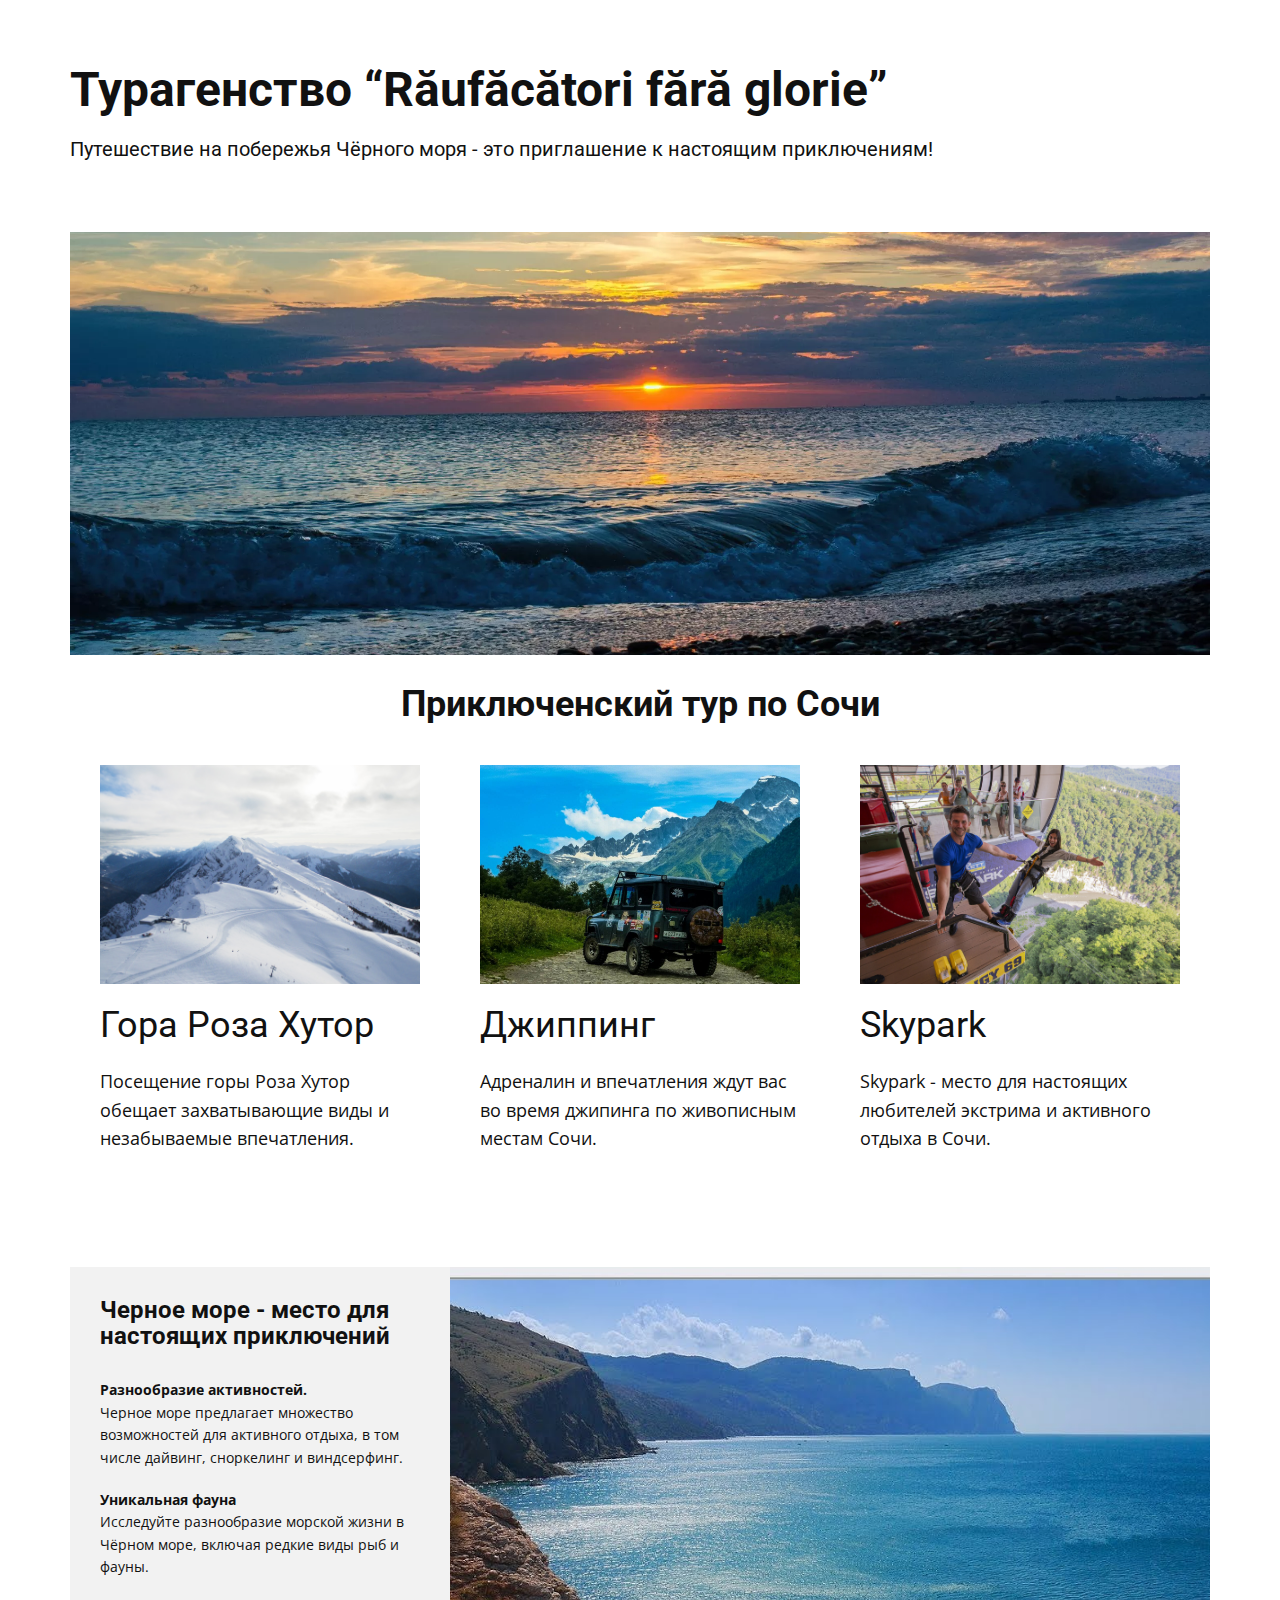
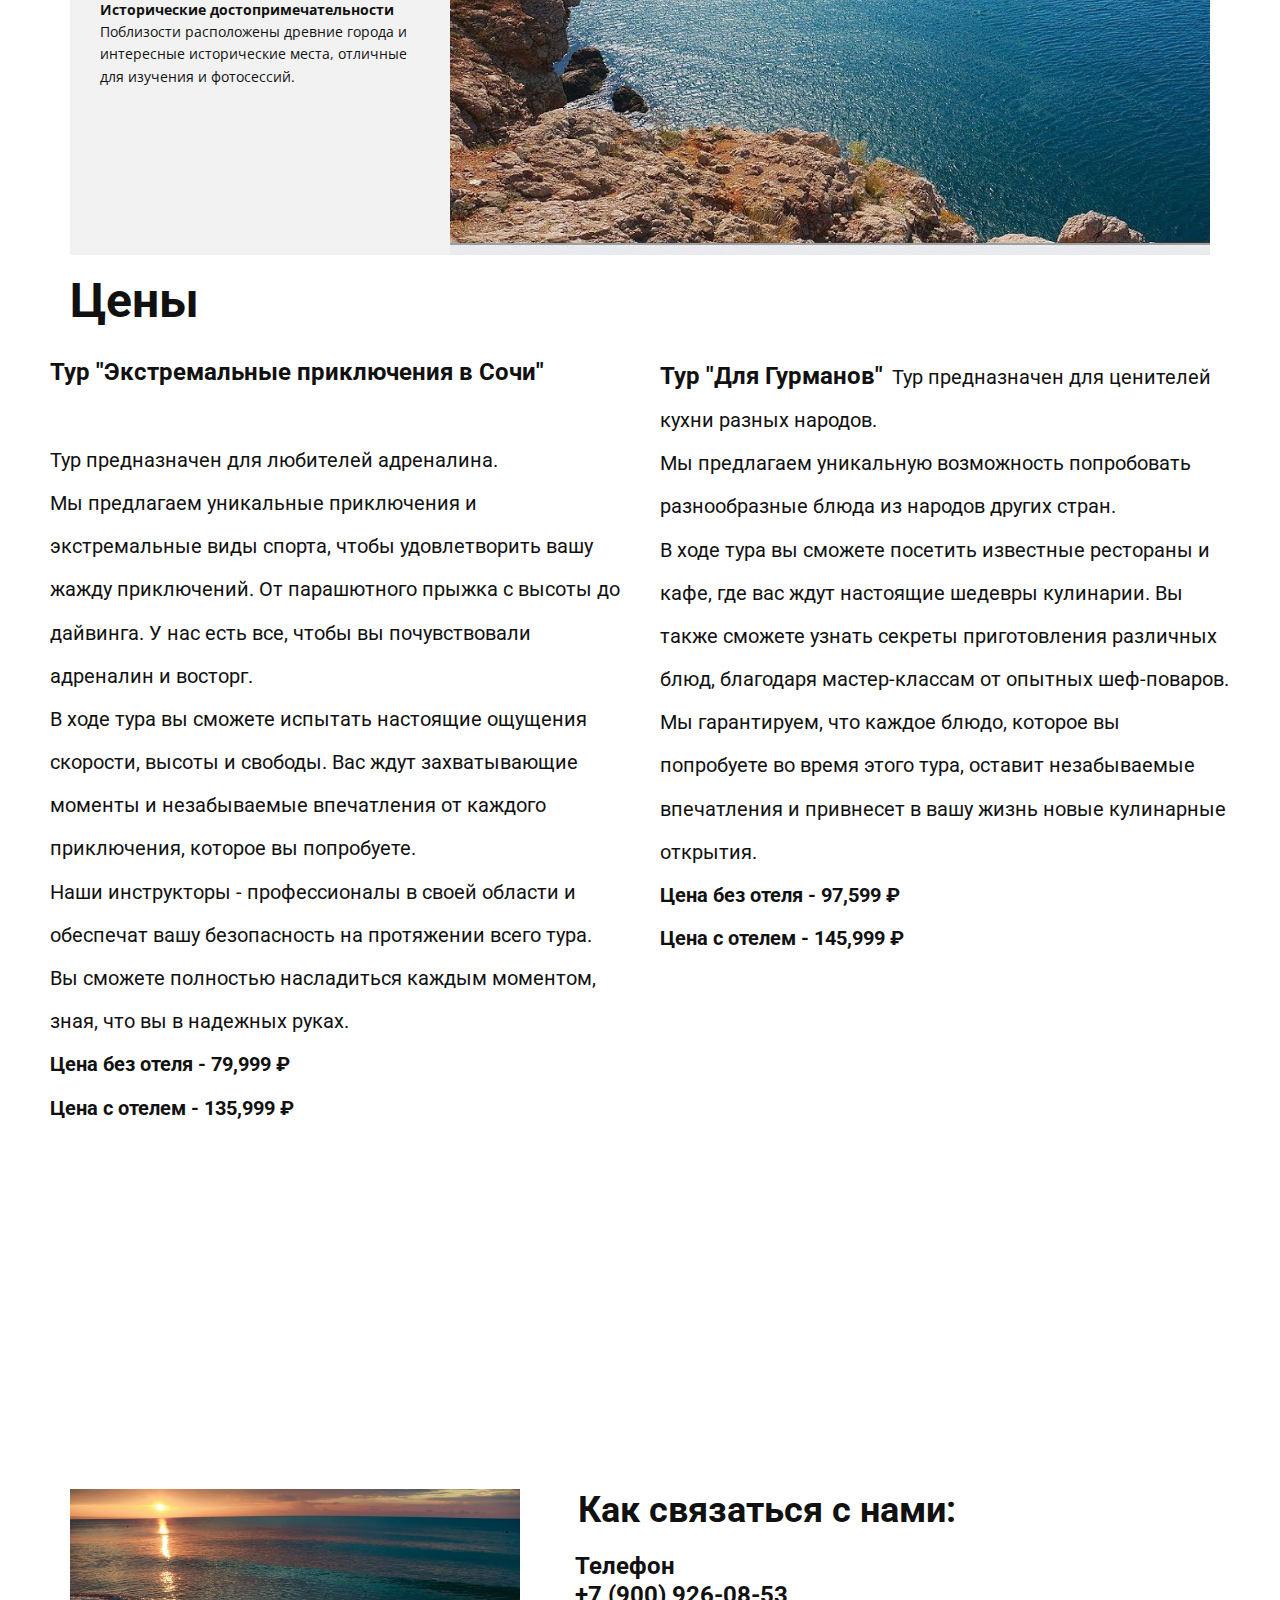
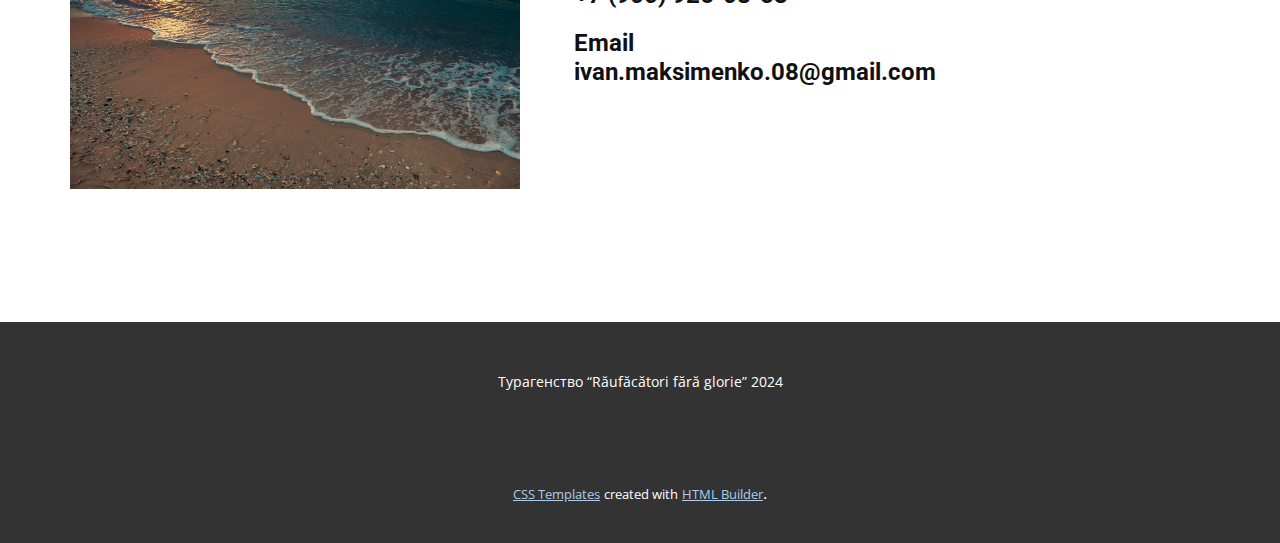
==== Главная.html @ ec6ed379 "index.html" ====
<!DOCTYPE html>
<html style="font-size: 16px;" lang="ru"><head>
    <meta name="viewport" content="width=device-width, initial-scale=1.0">
    <meta charset="utf-8">
    <meta name="keywords" content="​Турагенство “Răufăcători fără glorie”, ​Приключенский тур по Сочи, ​Черное море - место для настоящих приключений, Цены​">
    <meta name="description" content="">
    <title>Главная</title>
    <link rel="stylesheet" href="nicepage.css" media="screen">
<link rel="stylesheet" href="Главная.css" media="screen">
    <script class="u-script" type="text/javascript" src="jquery.js" defer=""></script>
    <script class="u-script" type="text/javascript" src="nicepage.js" defer=""></script>
    <meta name="generator" content="Nicepage 6.2.1, nicepage.com">
    <link id="u-theme-google-font" rel="stylesheet" href="https://fonts.googleapis.com/css?family=Roboto:100,100i,300,300i,400,400i,500,500i,700,700i,900,900i|Open+Sans:300,300i,400,400i,500,500i,600,600i,700,700i,800,800i">
    
    
    
    
    
    
    
    <script type="application/ld+json">{
		"@context": "http://schema.org",
		"@type": "Organization",
		"name": ""
}</script>
    <meta name="theme-color" content="#478ac9">
    <meta property="og:title" content="Главная">
    <meta property="og:type" content="website">
  <meta data-intl-tel-input-cdn-path="intlTelInput/"></head>
  <body data-path-to-root="./" data-include-products="false" class="u-body u-xl-mode" data-lang="ru"><header class="u-clearfix u-header u-header" id="sec-c490"><div class="u-clearfix u-sheet u-sheet-1">
        <nav class="u-menu u-menu-dropdown u-offcanvas u-menu-1">
          <div class="menu-collapse" style="font-size: 1rem; letter-spacing: 0px;">
            <a class="u-button-style u-custom-left-right-menu-spacing u-custom-padding-bottom u-custom-top-bottom-menu-spacing u-nav-link u-text-active-palette-1-base u-text-hover-palette-2-base" href="#">
              <svg class="u-svg-link" viewBox="0 0 24 24"><use xmlns:xlink="http://www.w3.org/1999/xlink" xlink:href="#menu-hamburger"></use></svg>
              <svg class="u-svg-content" version="1.1" id="menu-hamburger" viewBox="0 0 16 16" x="0px" y="0px" xmlns:xlink="http://www.w3.org/1999/xlink" xmlns="http://www.w3.org/2000/svg"><g><rect y="1" width="16" height="2"></rect><rect y="7" width="16" height="2"></rect><rect y="13" width="16" height="2"></rect>
</g></svg>
            </a>
          </div>
          <div class="u-nav-container"></div>
          <div class="u-nav-container-collapse">
            <div class="u-black u-container-style u-inner-container-layout u-opacity u-opacity-95 u-sidenav">
              <div class="u-inner-container-layout u-sidenav-overflow">
                <div class="u-menu-close"></div>
                <ul class="u-align-center u-nav u-popupmenu-items u-unstyled u-nav-1"><li class="u-nav-item"><a class="u-button-style u-nav-link" href="Главная.html">Главная</a>
</li><li class="u-nav-item"><a class="u-button-style u-nav-link" href="О-нас.html">О нас</a>
</li><li class="u-nav-item"><a class="u-button-style u-nav-link" href="Контакты.html">Контакты</a>
</li></ul>
              </div>
            </div>
            <div class="u-black u-menu-overlay u-opacity u-opacity-70"></div>
          </div>
        </nav>
        <h2 class="u-text u-text-default u-text-1"> Турагенство “Răufăcători fără glorie”</h2>
        <h5 class="u-text u-text-default u-text-2"> Путешествие на побережья Чёрного моря - это приглашение к настоящим приключениям!</h5>
      </div></header>
    <section class="u-clearfix u-section-1" id="sec-ceff">
      <div class="u-clearfix u-image u-sheet u-image-1" data-image-width="1920" data-image-height="1280"></div>
    </section>
    <section class="u-clearfix u-container-align-center u-section-2" id="sec-d5df">
      <div class="u-clearfix u-sheet u-sheet-1">
        <h2 class="u-text u-text-default u-text-1"> Приключенский тур по Сочи</h2>
        <div class="u-expanded-width u-list u-list-1">
          <div class="u-repeater u-repeater-1">
            <div class="u-container-style u-list-item u-repeater-item">
              <div class="u-container-layout u-similar-container u-container-layout-1">
                <img alt="" class="u-expanded-width u-image u-image-default u-image-1" data-image-width="1600" data-image-height="900" src="images/1483707765131296747.jpg">
                <h3 class="u-text u-text-default u-text-2"> Гора Роза Хутор</h3>
                <p class="u-text u-text-3"> Посещение горы Роза Хутор обещает захватывающие виды и незабываемые впечатления.</p>
              </div>
            </div>
            <div class="u-container-style u-list-item u-repeater-item">
              <div class="u-container-layout u-similar-container u-container-layout-2">
                <img alt="" class="u-expanded-width u-image u-image-default u-image-2" data-image-width="1280" data-image-height="960" src="images/Abhaziya.jpg">
                <h3 class="u-text u-text-default u-text-4"> Джиппинг</h3>
                <p class="u-text u-text-5"> Адреналин и впечатления ждут вас во время джипинга по живописным местам Сочи.</p>
              </div>
            </div>
            <div class="u-container-style u-list-item u-repeater-item">
              <div class="u-container-layout u-similar-container u-container-layout-3">
                <img alt="" class="u-expanded-width u-image u-image-default u-image-3" data-image-width="1460" data-image-height="973" src="images/44291a96-3998-4a9b-aaab-e77eec6a648b.jpeg">
                <h3 class="u-text u-text-default u-text-6"> Skypark</h3>
                <p class="u-text u-text-7"> Skypark - место для настоящих любителей экстрима и активного отдыха в Сочи.</p>
              </div>
            </div>
          </div>
        </div>
      </div>
    </section>
    <section class="u-clearfix u-section-3" id="sec-7959">
      <div class="u-clearfix u-sheet u-sheet-1">
        <div class="custom-expanded data-layout-selected u-clearfix u-gutter-0 u-layout-spacing-top u-layout-wrap u-layout-wrap-1">
          <div class="u-layout">
            <div class="u-layout-row">
              <div class="u-align-left u-container-style u-grey-5 u-layout-cell u-left-cell u-size-20 u-layout-cell-1" src="">
                <div class="u-container-layout u-container-layout-1">
                  <h2 class="u-text u-text-1"> Черное море - место для настоящих приключений</h2>
                  <p class="u-text u-text-2">
                    <span style="font-weight: 700;">Разнообразие активностей.</span>
                    <br>Черное море предлагает множество возможностей для активного отдыха, в том числе дайвинг, сноркелинг и виндсерфинг.
                  </p>
                  <p class="u-text u-text-3">
                    <span style="font-weight: 700;">Уникальная фауна</span>
                    <br> Исследуйте разнообразие морской жизни в Чёрном море, включая редкие виды рыб и фауны.
                  </p>
                  <p class="u-text u-text-4">
                    <span style="font-weight: 700;"></span>
                    <span style="font-weight: 700;">Исторические достопримечательности<br>
                    </span>Поблизости расположены древние города и интересные исторические места, отличные для изучения и фотосессий.
                  </p>
                </div>
              </div>
              <div class="u-container-style u-image u-layout-cell u-right-cell u-size-40 u-image-1" src="" data-image-width="1280" data-image-height="720">
                <div class="u-container-layout u-valign-middle u-container-layout-2"></div>
              </div>
            </div>
          </div>
        </div>
      </div>
    </section>
    <section class="u-clearfix u-section-4" id="sec-553f">
      <div class="u-clearfix u-sheet u-sheet-1">
        <h1 class="u-text u-text-default u-text-1">Цены </h1>
        <h3 class="u-text u-text-2">
          <span style="font-weight: 700; font-size: 1.5rem;"> Тур "Экстремальные приключения в Сочи"</span>
          <br>
          <br>
          <span style="font-size: 1.25rem;">Тур предназначен для любителей адреналина.<br>Мы предлагаем уникальные приключения и экстремальные виды спорта, чтобы удовлетворить вашу жажду приключений. От парашютного прыжка с высоты до дайвинга. У нас есть все, чтобы вы почувствовали адреналин и восторг.<br>В ходе тура вы сможете испытать настоящие ощущения скорости, высоты и свободы. Вас ждут захватывающие моменты и незабываемые впечатления от каждого приключения, которое вы попробуете.<br>Наши инструкторы - профессионалы в своей области и обеспечат вашу безопасность на протяжении всего тура. Вы сможете полностью насладиться каждым моментом, зная, что вы в надежных руках.<br><b>Цена без отеля - 79,999</b><b>&nbsp;₽</b>
            <br><b>Цена с отелем - 135,999 ₽</b>
          </span>
        </h3>
        <h3 class="u-text u-text-3">
          <span style="font-weight: 700; font-size: 1.5rem;"></span>
          <span style="font-weight: 700; font-size: 1.5rem;">Тур "Для Гурманов"</span>
          <span style="font-size: 1.125rem;">
            <span style="font-size: 1.25rem;">Тур предназначен для ценителей кухни разных народов.</span>
            <br>
            <span style="font-size: 1.25rem;">Мы предлагаем уникальную возможность попробовать разнообразные блюда из народов других стран.</span>
            <br>
            <span style="font-size: 1.25rem;">В ходе тура вы сможете посетить известные рестораны и кафе, где вас ждут настоящие шедевры кулинарии. Вы также сможете узнать секреты приготовления различных блюд, благодаря мастер-классам от опытных шеф-поваров.</span>
            <br>
            <span style="font-size: 1.25rem;">Мы гарантируем, что каждое блюдо, которое вы попробуете во время этого тура, оставит незабываемые впечатления и привнесет в вашу жизнь новые кулинарные открытия.</span>
            <br>
            <span style="font-size: 1.25rem;"><b>Цена без отеля - 97,599 ₽</b>
            </span>
            <br>
            <span style="font-size: 1.25rem;"><b>Цена с отелем - 145,999 ₽</b>
            </span>
          </span>
        </h3>
      </div>
    </section>
    <section class="u-clearfix u-section-5" id="sec-a168">
      <div class="u-clearfix u-sheet u-sheet-1">
        <img class="u-image u-image-default u-image-1" src="images/uplcmchuiuouiyioiu2.jpg" alt="" data-image-width="1400" data-image-height="933">
        <h3 class="u-text u-text-default u-text-1"> Как связаться с нами:</h3>
        <h3 class="u-text u-text-default u-text-2"> Телефон<br>+7 (900) 926-08-53<br>
        </h3>
        <h3 class="u-text u-text-default u-text-3"> Email<br> ivan.maksimenko.08@gmail.com<br>
        </h3>
      </div>
    </section>
    
    
    
    <footer class="u-align-center u-clearfix u-footer u-grey-80 u-footer" id="sec-2791"><div class="u-clearfix u-sheet u-sheet-1">
        <p class="u-small-text u-text u-text-variant u-text-1"> Турагенство “Răufăcători fără glorie” 2024</p>
      </div></footer>
    <section class="u-backlink u-clearfix u-grey-80">
      <a class="u-link" href="https://nicepage.com/css-templates" target="_blank">
        <span>CSS Templates</span>
      </a>
      <p class="u-text">
        <span>created with</span>
      </p>
      <a class="u-link" href="https://nicepage.com/html-website-builder" target="_blank">
        <span>HTML Builder</span>
      </a>. 
    </section>
  
</body></html>
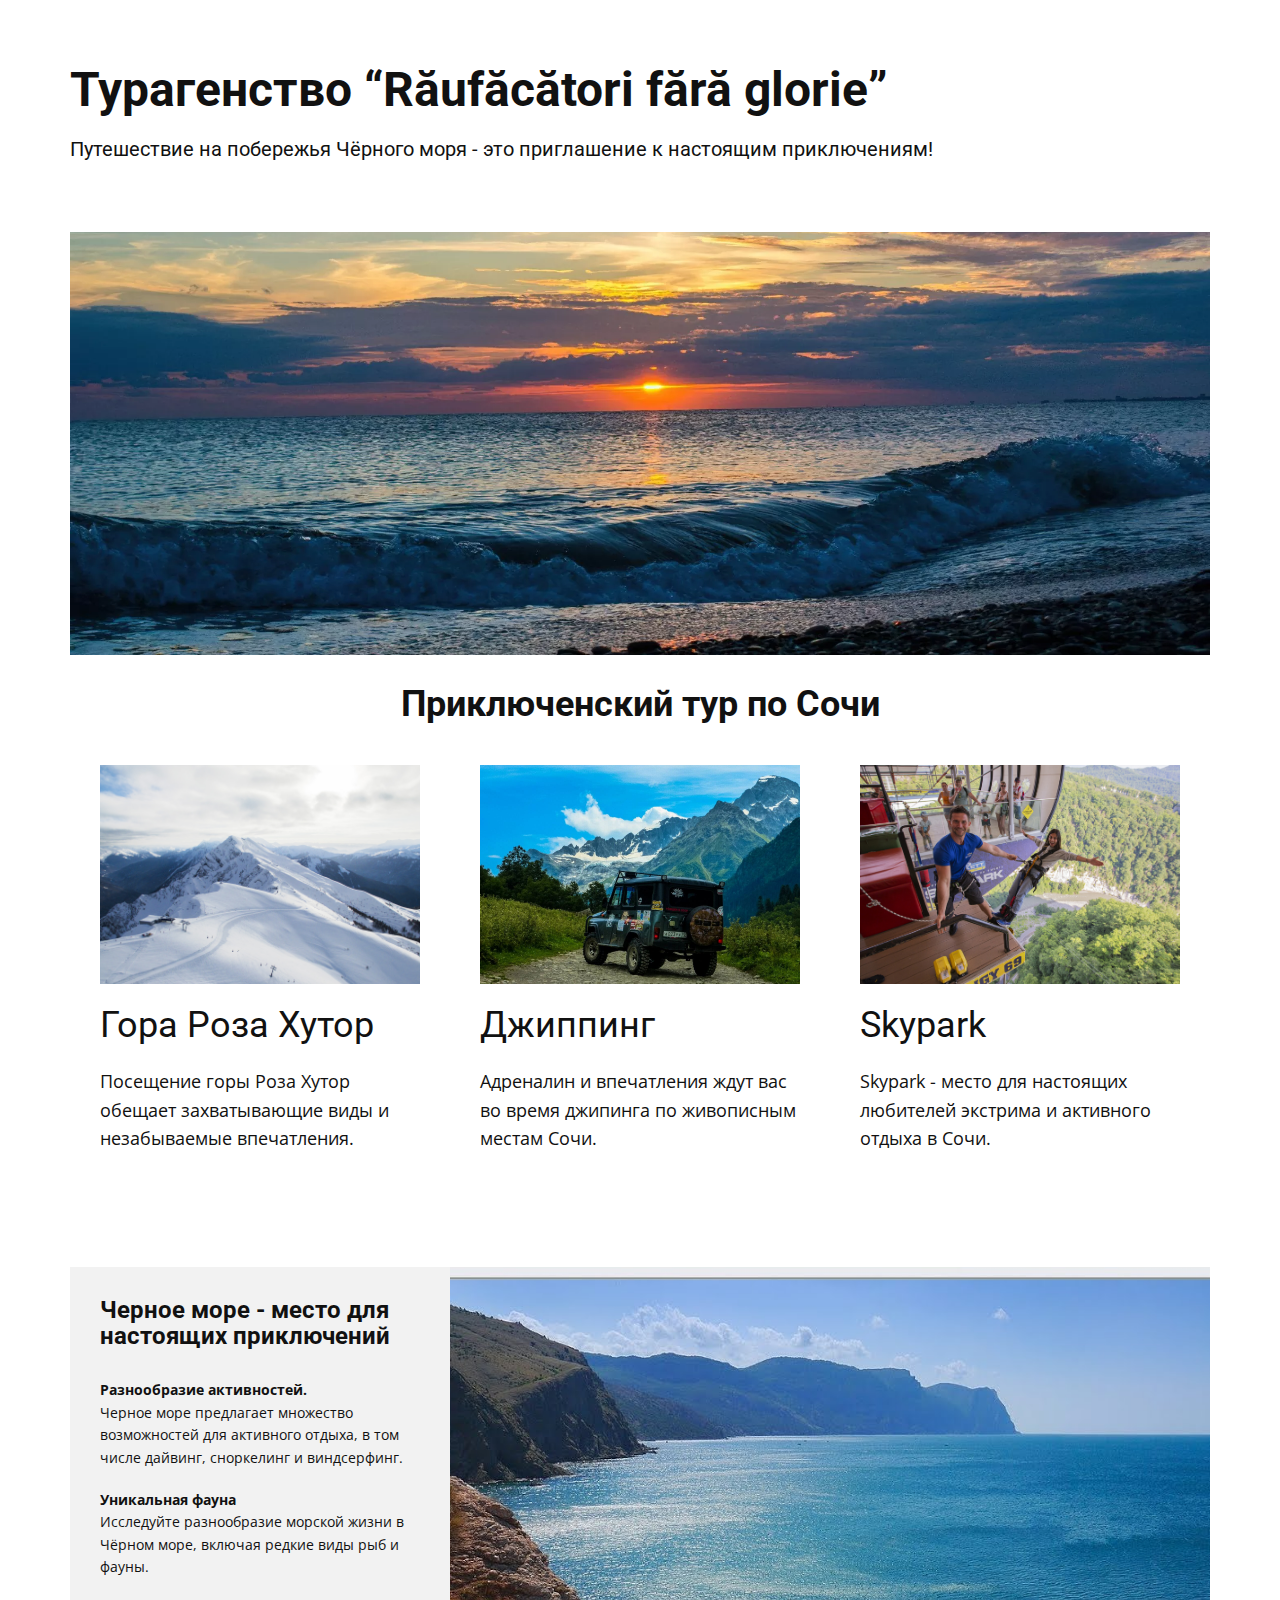
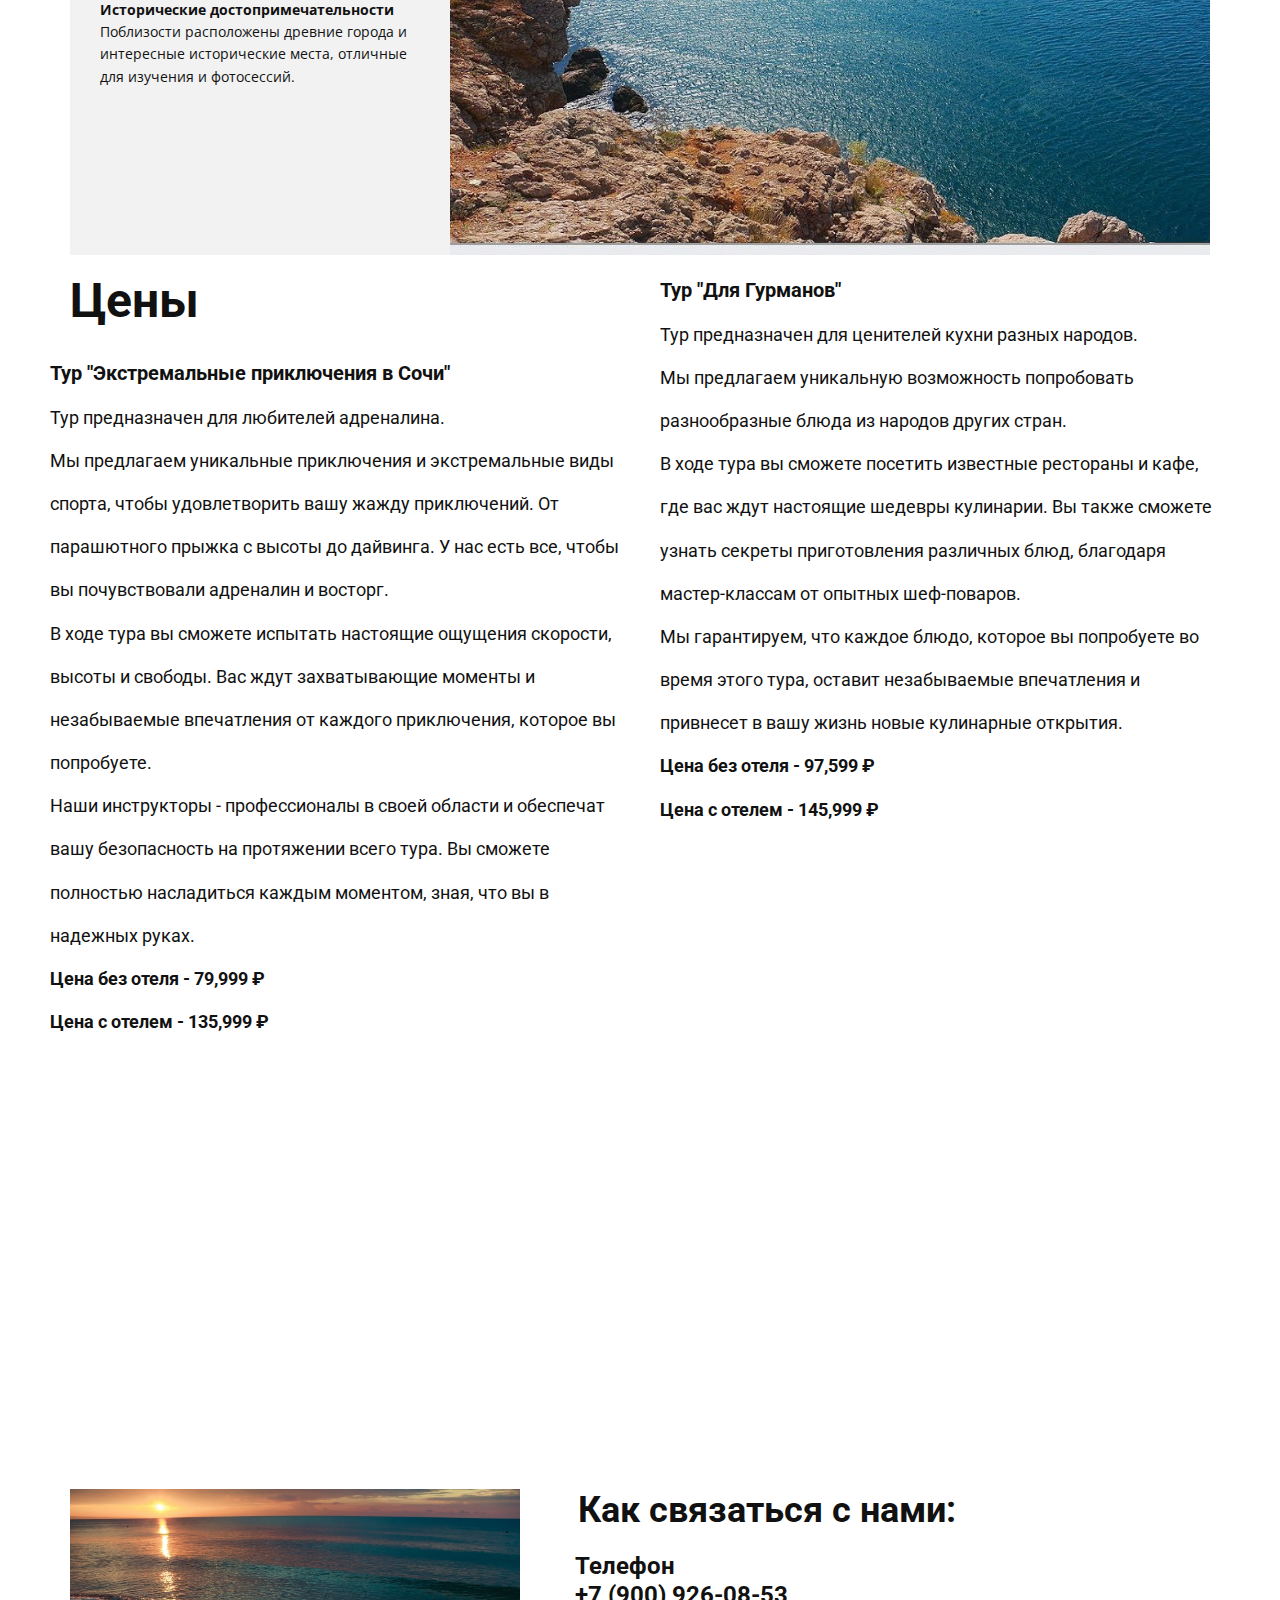
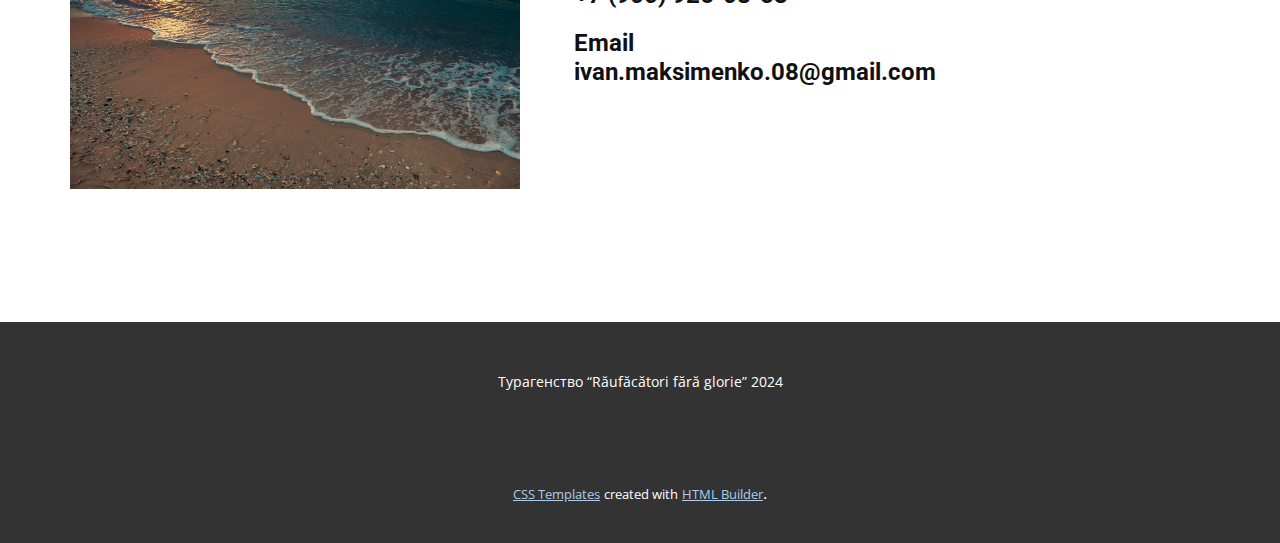
==== commit 01f59699: "index.html" ====
--- a/Главная.html
+++ b/Главная.html
@@ -121,30 +121,22 @@
       <div class="u-clearfix u-sheet u-sheet-1">
         <h1 class="u-text u-text-default u-text-1">Цены </h1>
         <h3 class="u-text u-text-2">
-          <span style="font-weight: 700; font-size: 1.5rem;"> Тур "Экстремальные приключения в Сочи"</span>
+          <span style="font-weight: 700; font-size: 1.25rem;"> Тур "Экстремальные приключения в Сочи"</span>
           <br>
-          <br>
-          <span style="font-size: 1.25rem;">Тур предназначен для любителей адреналина.<br>Мы предлагаем уникальные приключения и экстремальные виды спорта, чтобы удовлетворить вашу жажду приключений. От парашютного прыжка с высоты до дайвинга. У нас есть все, чтобы вы почувствовали адреналин и восторг.<br>В ходе тура вы сможете испытать настоящие ощущения скорости, высоты и свободы. Вас ждут захватывающие моменты и незабываемые впечатления от каждого приключения, которое вы попробуете.<br>Наши инструкторы - профессионалы в своей области и обеспечат вашу безопасность на протяжении всего тура. Вы сможете полностью насладиться каждым моментом, зная, что вы в надежных руках.<br><b>Цена без отеля - 79,999</b><b>&nbsp;₽</b>
+          <span style="font-size: 1.125rem;">Тур предназначен для любителей адреналина.<br>Мы предлагаем уникальные приключения и экстремальные виды спорта, чтобы удовлетворить вашу жажду приключений. От парашютного прыжка с высоты до дайвинга. У нас есть все, чтобы вы почувствовали адреналин и восторг.<br>В ходе тура вы сможете испытать настоящие ощущения скорости, высоты и свободы. Вас ждут захватывающие моменты и незабываемые впечатления от каждого приключения, которое вы попробуете.<br>Наши инструкторы - профессионалы в своей области и обеспечат вашу безопасность на протяжении всего тура. Вы сможете полностью насладиться каждым моментом, зная, что вы в надежных руках.<br><b>Цена без отеля - 79,999</b><b>&nbsp;₽</b>
             <br><b>Цена с отелем - 135,999 ₽</b>
           </span>
         </h3>
         <h3 class="u-text u-text-3">
-          <span style="font-weight: 700; font-size: 1.5rem;"></span>
-          <span style="font-weight: 700; font-size: 1.5rem;">Тур "Для Гурманов"</span>
+          <span style="font-weight: 700; font-size: 1.25rem;"></span>
+          <span style="font-size: 1.25rem;">
+            <span style="font-weight: 700;">Тур "Для Гурманов"</span>
+            <br>
+          </span>
+          <span style="font-size: 1.125rem;">Тур предназначен для ценителей кухни разных народов.</span>
           <span style="font-size: 1.125rem;">
-            <span style="font-size: 1.25rem;">Тур предназначен для ценителей кухни разных народов.</span>
-            <br>
-            <span style="font-size: 1.25rem;">Мы предлагаем уникальную возможность попробовать разнообразные блюда из народов других стран.</span>
-            <br>
-            <span style="font-size: 1.25rem;">В ходе тура вы сможете посетить известные рестораны и кафе, где вас ждут настоящие шедевры кулинарии. Вы также сможете узнать секреты приготовления различных блюд, благодаря мастер-классам от опытных шеф-поваров.</span>
-            <br>
-            <span style="font-size: 1.25rem;">Мы гарантируем, что каждое блюдо, которое вы попробуете во время этого тура, оставит незабываемые впечатления и привнесет в вашу жизнь новые кулинарные открытия.</span>
-            <br>
-            <span style="font-size: 1.25rem;"><b>Цена без отеля - 97,599 ₽</b>
-            </span>
-            <br>
-            <span style="font-size: 1.25rem;"><b>Цена с отелем - 145,999 ₽</b>
-            </span>
+            <br>Мы предлагаем уникальную возможность попробовать разнообразные блюда из народов других стран.<br>В ходе тура вы сможете посетить известные рестораны и кафе, где вас ждут настоящие шедевры кулинарии. Вы также сможете узнать секреты приготовления различных блюд, благодаря мастер-классам от опытных шеф-поваров.<br>Мы гарантируем, что каждое блюдо, которое вы попробуете во время этого тура, оставит незабываемые впечатления и привнесет в вашу жизнь новые кулинарные открытия.<br><b>Цена без отеля - 97,599 ₽</b>
+            <br><b>Цена с отелем - 145,999 ₽</b>
           </span>
         </h3>
       </div>
--- a/Главная.css
+++ b/Главная.css
@@ -361,16 +361,25 @@
 }
 
 @media (max-width: 575px) {
+  .u-section-4 .u-sheet-1 {
+    min-height: 1545px;
+  }
+
   .u-section-4 .u-text-1 {
     font-size: 2.25rem;
   }
 
   .u-section-4 .u-text-2 {
-    margin-right: 190px;
+    width: auto;
+    margin-right: 196px;
+    margin-left: -26px;
   }
 
   .u-section-4 .u-text-3 {
-    margin-left: 190px;
+    width: auto;
+    margin-top: -1456px;
+    margin-right: 13px;
+    margin-left: 157px;
   }
 }.u-section-5 .u-sheet-1 {
   min-height: 483px;
@@ -400,6 +409,10 @@
 }
 
 @media (max-width: 1199px) {
+  .u-section-5 .u-text-1 {
+    margin-top: 20px;
+  }
+
   .u-section-5 .u-text-2 {
     margin-left: 416px;
   }
@@ -444,7 +457,6 @@
   }
 
   .u-section-5 .u-text-1 {
-    margin-top: -227px;
     margin-right: 92px;
   }
 
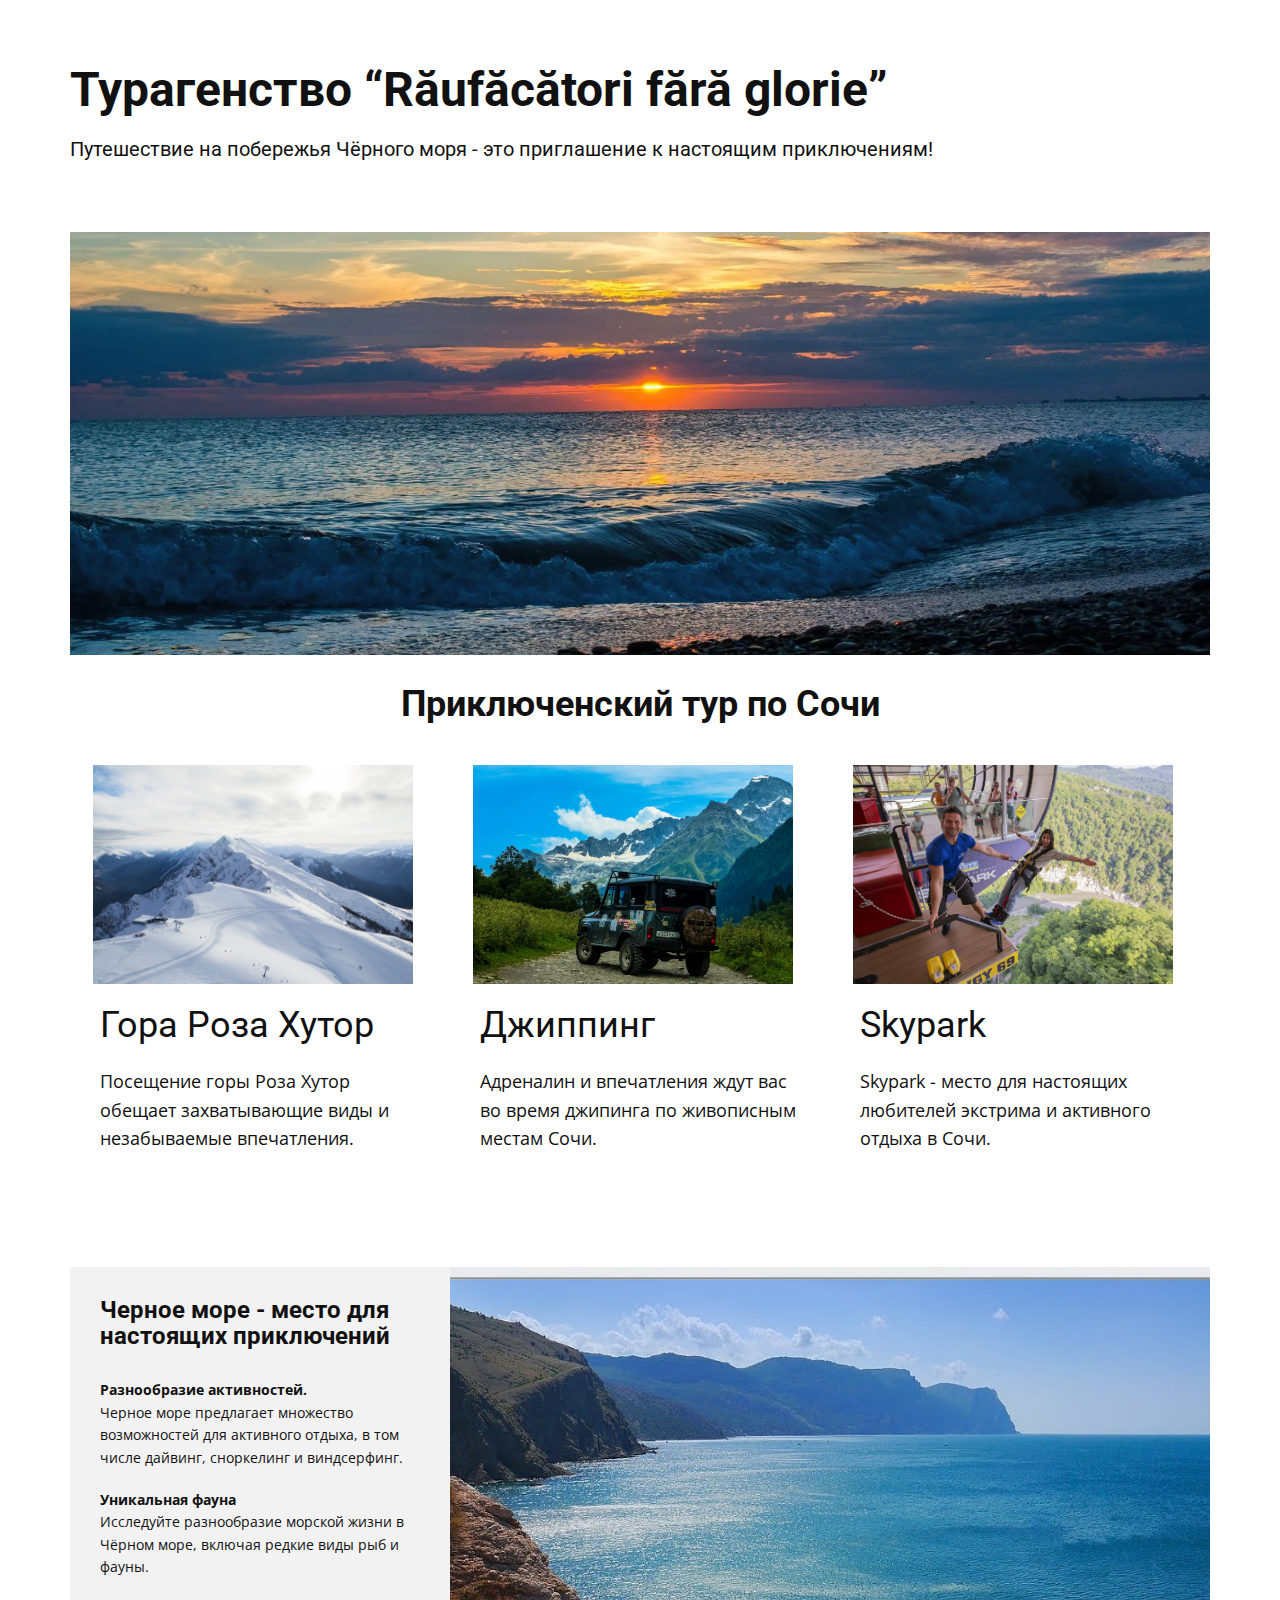
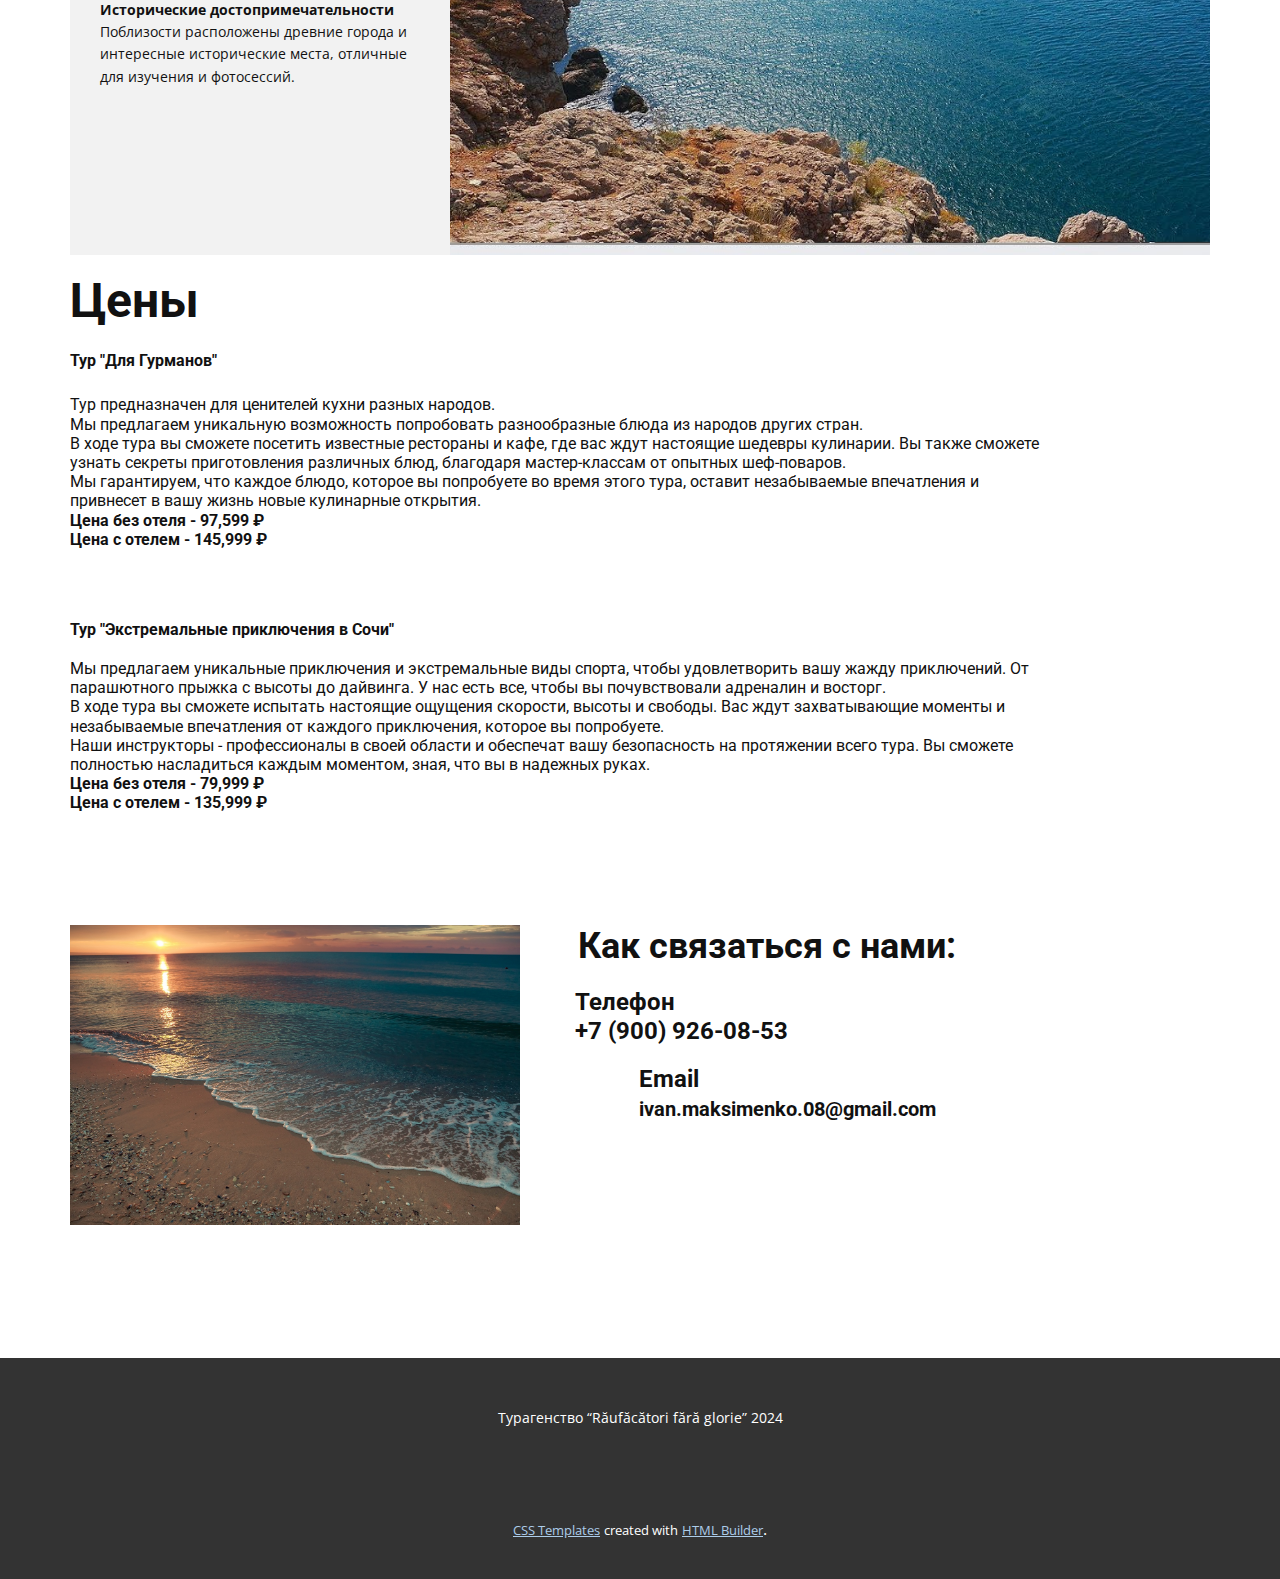
==== commit f6372109: "index.html" ====
--- a/Главная.html
+++ b/Главная.html
@@ -56,28 +56,28 @@
     <section class="u-clearfix u-section-1" id="sec-ceff">
       <div class="u-clearfix u-image u-sheet u-image-1" data-image-width="1920" data-image-height="1280"></div>
     </section>
-    <section class="u-clearfix u-container-align-center u-section-2" id="sec-d5df">
+    <section class="u-clearfix u-section-2" id="sec-d5df">
       <div class="u-clearfix u-sheet u-sheet-1">
         <h2 class="u-text u-text-default u-text-1"> Приключенский тур по Сочи</h2>
         <div class="u-expanded-width u-list u-list-1">
           <div class="u-repeater u-repeater-1">
             <div class="u-container-style u-list-item u-repeater-item">
-              <div class="u-container-layout u-similar-container u-container-layout-1">
-                <img alt="" class="u-expanded-width u-image u-image-default u-image-1" data-image-width="1600" data-image-height="900" src="images/1483707765131296747.jpg">
+              <div class="u-container-layout u-similar-container u-valign-top u-container-layout-1">
+                <img alt="" class="custom-expanded u-image u-image-default u-image-1" data-image-width="1600" data-image-height="900" src="images/1483707765131296747.jpg">
                 <h3 class="u-text u-text-default u-text-2"> Гора Роза Хутор</h3>
                 <p class="u-text u-text-3"> Посещение горы Роза Хутор обещает захватывающие виды и незабываемые впечатления.</p>
               </div>
             </div>
             <div class="u-container-style u-list-item u-repeater-item">
-              <div class="u-container-layout u-similar-container u-container-layout-2">
-                <img alt="" class="u-expanded-width u-image u-image-default u-image-2" data-image-width="1280" data-image-height="960" src="images/Abhaziya.jpg">
+              <div class="u-container-layout u-similar-container u-valign-top u-container-layout-2">
+                <img alt="" class="custom-expanded u-image u-image-default u-image-2" data-image-width="1280" data-image-height="960" src="images/Abhaziya.jpg">
                 <h3 class="u-text u-text-default u-text-4"> Джиппинг</h3>
                 <p class="u-text u-text-5"> Адреналин и впечатления ждут вас во время джипинга по живописным местам Сочи.</p>
               </div>
             </div>
             <div class="u-container-style u-list-item u-repeater-item">
-              <div class="u-container-layout u-similar-container u-container-layout-3">
-                <img alt="" class="u-expanded-width u-image u-image-default u-image-3" data-image-width="1460" data-image-height="973" src="images/44291a96-3998-4a9b-aaab-e77eec6a648b.jpeg">
+              <div class="u-container-layout u-similar-container u-valign-top u-container-layout-3">
+                <img alt="" class="custom-expanded u-image u-image-default u-image-3" data-image-width="1460" data-image-height="973" src="images/44291a96-3998-4a9b-aaab-e77eec6a648b.jpeg">
                 <h3 class="u-text u-text-default u-text-6"> Skypark</h3>
                 <p class="u-text u-text-7"> Skypark - место для настоящих любителей экстрима и активного отдыха в Сочи.</p>
               </div>
@@ -88,9 +88,9 @@
     </section>
     <section class="u-clearfix u-section-3" id="sec-7959">
       <div class="u-clearfix u-sheet u-sheet-1">
-        <div class="custom-expanded data-layout-selected u-clearfix u-gutter-0 u-layout-spacing-top u-layout-wrap u-layout-wrap-1">
-          <div class="u-layout">
-            <div class="u-layout-row">
+        <div class="data-layout-selected u-clearfix u-expanded-width-xs u-gutter-0 u-layout-spacing-top u-layout-wrap u-layout-wrap-1">
+          <div class="u-layout" style="">
+            <div class="u-layout-row" style="">
               <div class="u-align-left u-container-style u-grey-5 u-layout-cell u-left-cell u-size-20 u-layout-cell-1" src="">
                 <div class="u-container-layout u-container-layout-1">
                   <h2 class="u-text u-text-1"> Черное море - место для настоящих приключений</h2>
@@ -121,23 +121,22 @@
       <div class="u-clearfix u-sheet u-sheet-1">
         <h1 class="u-text u-text-default u-text-1">Цены </h1>
         <h3 class="u-text u-text-2">
-          <span style="font-weight: 700; font-size: 1.25rem;"> Тур "Экстремальные приключения в Сочи"</span>
-          <br>
-          <span style="font-size: 1.125rem;">Тур предназначен для любителей адреналина.<br>Мы предлагаем уникальные приключения и экстремальные виды спорта, чтобы удовлетворить вашу жажду приключений. От парашютного прыжка с высоты до дайвинга. У нас есть все, чтобы вы почувствовали адреналин и восторг.<br>В ходе тура вы сможете испытать настоящие ощущения скорости, высоты и свободы. Вас ждут захватывающие моменты и незабываемые впечатления от каждого приключения, которое вы попробуете.<br>Наши инструкторы - профессионалы в своей области и обеспечат вашу безопасность на протяжении всего тура. Вы сможете полностью насладиться каждым моментом, зная, что вы в надежных руках.<br><b>Цена без отеля - 79,999</b><b>&nbsp;₽</b>
-            <br><b>Цена с отелем - 135,999 ₽</b>
+          <span style="font-weight: 700; font-size: 1.25rem;"></span>
+          <span style="font-weight: 700;">Тур "Для Гурманов"</span>
+          <span style="font-size: 1.125rem;">
+            <br>
+            <br>
+            <span style="font-size: 1rem;">Тур предназначен для ценителей кухни разных народов.</span>
           </span>
+          <br>Мы предлагаем уникальную возможность попробовать разнообразные блюда из народов других стран.<br>В ходе тура вы сможете посетить известные рестораны и кафе, где вас ждут настоящие шедевры кулинарии. Вы также сможете узнать секреты приготовления различных блюд, благодаря мастер-классам от опытных шеф-поваров.<br>Мы гарантируем, что каждое блюдо, которое вы попробуете во время этого тура, оставит незабываемые впечатления и привнесет в вашу жизнь новые кулинарные открытия.<br><b>Цена без отеля - 97,599 ₽</b>
+          <br><b>Цена с отелем - 145,999 ₽</b>
         </h3>
         <h3 class="u-text u-text-3">
           <span style="font-weight: 700; font-size: 1.25rem;"></span>
-          <span style="font-size: 1.25rem;">
-            <span style="font-weight: 700;">Тур "Для Гурманов"</span>
-            <br>
-          </span>
-          <span style="font-size: 1.125rem;">Тур предназначен для ценителей кухни разных народов.</span>
-          <span style="font-size: 1.125rem;">
-            <br>Мы предлагаем уникальную возможность попробовать разнообразные блюда из народов других стран.<br>В ходе тура вы сможете посетить известные рестораны и кафе, где вас ждут настоящие шедевры кулинарии. Вы также сможете узнать секреты приготовления различных блюд, благодаря мастер-классам от опытных шеф-поваров.<br>Мы гарантируем, что каждое блюдо, которое вы попробуете во время этого тура, оставит незабываемые впечатления и привнесет в вашу жизнь новые кулинарные открытия.<br><b>Цена без отеля - 97,599 ₽</b>
-            <br><b>Цена с отелем - 145,999 ₽</b>
-          </span>
+          <span style="font-weight: 700;">Тур "Экстремальные приключения в Сочи"</span>
+          <br>
+          <br>Мы предлагаем уникальные приключения и экстремальные виды спорта, чтобы удовлетворить вашу жажду приключений. От парашютного прыжка с высоты до дайвинга. У нас есть все, чтобы вы почувствовали адреналин и восторг.<br>В ходе тура вы сможете испытать настоящие ощущения скорости, высоты и свободы. Вас ждут захватывающие моменты и незабываемые впечатления от каждого приключения, которое вы попробуете.<br>Наши инструкторы - профессионалы в своей области и обеспечат вашу безопасность на протяжении всего тура. Вы сможете полностью насладиться каждым моментом, зная, что вы в надежных руках.<br><b>Цена без отеля - 79,999</b><b>&nbsp;₽</b>
+          <br><b>Цена с отелем - 135,999 ₽</b>
         </h3>
       </div>
     </section>
@@ -147,7 +146,9 @@
         <h3 class="u-text u-text-default u-text-1"> Как связаться с нами:</h3>
         <h3 class="u-text u-text-default u-text-2"> Телефон<br>+7 (900) 926-08-53<br>
         </h3>
-        <h3 class="u-text u-text-default u-text-3"> Email<br> ivan.maksimenko.08@gmail.com<br>
+        <h3 class="u-text u-text-default-lg u-text-default-md u-text-default-sm u-text-default-xl u-text-3"> Email<br>
+          <span style="font-size: 1.25rem;">ivan.maksimenko.08@gmail.com</span>
+          <br>
         </h3>
       </div>
     </section>
--- a/Главная.css
+++ b/Главная.css
@@ -9,7 +9,7 @@
     min-height: 400px;
   }
 }.u-section-2 .u-sheet-1 {
-  min-height: 610px;
+  min-height: 611px;
 }
 
 .u-section-2 .u-text-1 {
@@ -31,57 +31,57 @@
 }
 
 .u-section-2 .u-container-layout-1 {
-  padding: 20px 30px;
+  padding: 20px 23px;
 }
 
 .u-section-2 .u-image-1 {
   height: 219px;
-  margin-top: 0;
-  margin-bottom: 0;
+  width: 320px;
+  margin: 0 14px 0 0;
 }
 
 .u-section-2 .u-text-2 {
-  margin: 20px auto 0 0;
+  margin: 20px auto 0 7px;
 }
 
 .u-section-2 .u-text-3 {
-  margin: 20px 0 0;
+  margin: 20px 7px 0;
 }
 
 .u-section-2 .u-container-layout-2 {
-  padding: 20px 30px;
+  padding: 20px 23px;
 }
 
 .u-section-2 .u-image-2 {
   height: 219px;
-  margin-top: 0;
-  margin-bottom: 0;
+  width: 320px;
+  margin: 0 14px 0 0;
 }
 
 .u-section-2 .u-text-4 {
-  margin: 20px auto 0 0;
+  margin: 20px auto 0 7px;
 }
 
 .u-section-2 .u-text-5 {
-  margin: 20px 0 0;
+  margin: 20px 7px 0;
 }
 
 .u-section-2 .u-container-layout-3 {
-  padding: 20px 30px;
+  padding: 20px 23px;
 }
 
 .u-section-2 .u-image-3 {
   height: 219px;
-  margin-top: 0;
-  margin-bottom: 0;
+  width: 320px;
+  margin: 0 14px 0 0;
 }
 
 .u-section-2 .u-text-6 {
-  margin: 20px auto 0 0;
+  margin: 20px auto 0 7px;
 }
 
 .u-section-2 .u-text-7 {
-  margin: 20px 0 0;
+  margin: 20px 7px 0;
 }
 
 @media (max-width: 1199px) {
@@ -90,16 +90,16 @@
     min-height: 404px;
   }
 
-  .u-section-2 .u-image-1 {
-    height: 173px;
-  }
-
-  .u-section-2 .u-image-2 {
-    height: 173px;
-  }
-
-  .u-section-2 .u-image-3 {
-    height: 173px;
+  .u-section-2 .u-text-3 {
+    margin-right: 0;
+  }
+
+  .u-section-2 .u-text-5 {
+    margin-right: 0;
+  }
+
+  .u-section-2 .u-text-7 {
+    margin-right: 0;
   }
 }
 
@@ -108,18 +108,6 @@
     grid-template-columns: repeat(2, 50%);
     min-height: 928px;
   }
-
-  .u-section-2 .u-image-1 {
-    height: 205px;
-  }
-
-  .u-section-2 .u-image-2 {
-    height: 205px;
-  }
-
-  .u-section-2 .u-image-3 {
-    height: 205px;
-  }
 }
 
 @media (max-width: 767px) {
@@ -132,27 +120,15 @@
     padding-right: 10px;
   }
 
-  .u-section-2 .u-image-1 {
-    height: 355px;
-  }
-
   .u-section-2 .u-container-layout-2 {
     padding-left: 10px;
     padding-right: 10px;
   }
 
-  .u-section-2 .u-image-2 {
-    height: 355px;
-  }
-
   .u-section-2 .u-container-layout-3 {
     padding-left: 10px;
     padding-right: 10px;
   }
-
-  .u-section-2 .u-image-3 {
-    height: 355px;
-  }
 }
 
 @media (max-width: 575px) {
@@ -161,15 +137,15 @@
   }
 
   .u-section-2 .u-image-1 {
-    height: 218px;
+    margin-right: 0;
   }
 
   .u-section-2 .u-image-2 {
-    height: 218px;
+    margin-right: 0;
   }
 
   .u-section-2 .u-image-3 {
-    height: 218px;
+    margin-right: 0;
   }
 }.u-section-3 .u-sheet-1 {
   min-height: 588px;
@@ -301,18 +277,22 @@
 
 @media (max-width: 575px) {
   .u-section-3 .u-sheet-1 {
-    min-height: 363px;
+    min-height: 709px;
   }
 
   .u-section-3 .u-layout-wrap-1 {
-    width: 340px;
+    margin-top: -9px;
+    margin-bottom: 9px;
+    margin-right: initial;
+    margin-left: initial;
+    width: auto;
   }
 
   .u-section-3 .u-image-1 {
     min-height: 263px;
   }
 }.u-section-4 .u-sheet-1 {
-  min-height: 1184px;
+  min-height: 620px;
 }
 
 .u-section-4 .u-text-1 {
@@ -323,63 +303,28 @@
 }
 
 .u-section-4 .u-text-2 {
-  margin: 20px 590px 0 -20px;
+  font-size: 1rem;
+  margin: 20px 170px 0 0;
 }
 
 .u-section-4 .u-text-3 {
-  margin: -774px -20px 60px 590px;
+  font-size: 1rem;
+  margin: 67px 170px 60px 0;
 }
 
 @media (max-width: 1199px) {
   .u-section-4 .u-text-2 {
-    margin-right: 490px;
+    margin-right: 0;
   }
 
   .u-section-4 .u-text-3 {
-    margin-left: 490px;
-  }
-}
-
-@media (max-width: 991px) {
-  .u-section-4 .u-text-2 {
-    margin-right: 380px;
-  }
-
-  .u-section-4 .u-text-3 {
-    margin-left: 380px;
-  }
-}
-
-@media (max-width: 767px) {
-  .u-section-4 .u-text-2 {
-    margin-right: 290px;
-  }
-
-  .u-section-4 .u-text-3 {
-    margin-left: 290px;
+    margin-right: 0;
   }
 }
 
 @media (max-width: 575px) {
-  .u-section-4 .u-sheet-1 {
-    min-height: 1545px;
-  }
-
   .u-section-4 .u-text-1 {
     font-size: 2.25rem;
-  }
-
-  .u-section-4 .u-text-2 {
-    width: auto;
-    margin-right: 196px;
-    margin-left: -26px;
-  }
-
-  .u-section-4 .u-text-3 {
-    width: auto;
-    margin-top: -1456px;
-    margin-right: 13px;
-    margin-left: 157px;
   }
 }.u-section-5 .u-sheet-1 {
   min-height: 483px;
@@ -448,7 +393,7 @@
 
 @media (max-width: 575px) {
   .u-section-5 .u-sheet-1 {
-    min-height: 410px;
+    min-height: 593px;
   }
 
   .u-section-5 .u-image-1 {
@@ -461,10 +406,13 @@
   }
 
   .u-section-5 .u-text-2 {
-    margin-left: 150px;
+    width: auto;
+    margin-left: 0;
   }
 
   .u-section-5 .u-text-3 {
-    margin-right: 99px;
+    width: auto;
+    margin-right: -21px;
+    margin-left: 0;
   }
 }